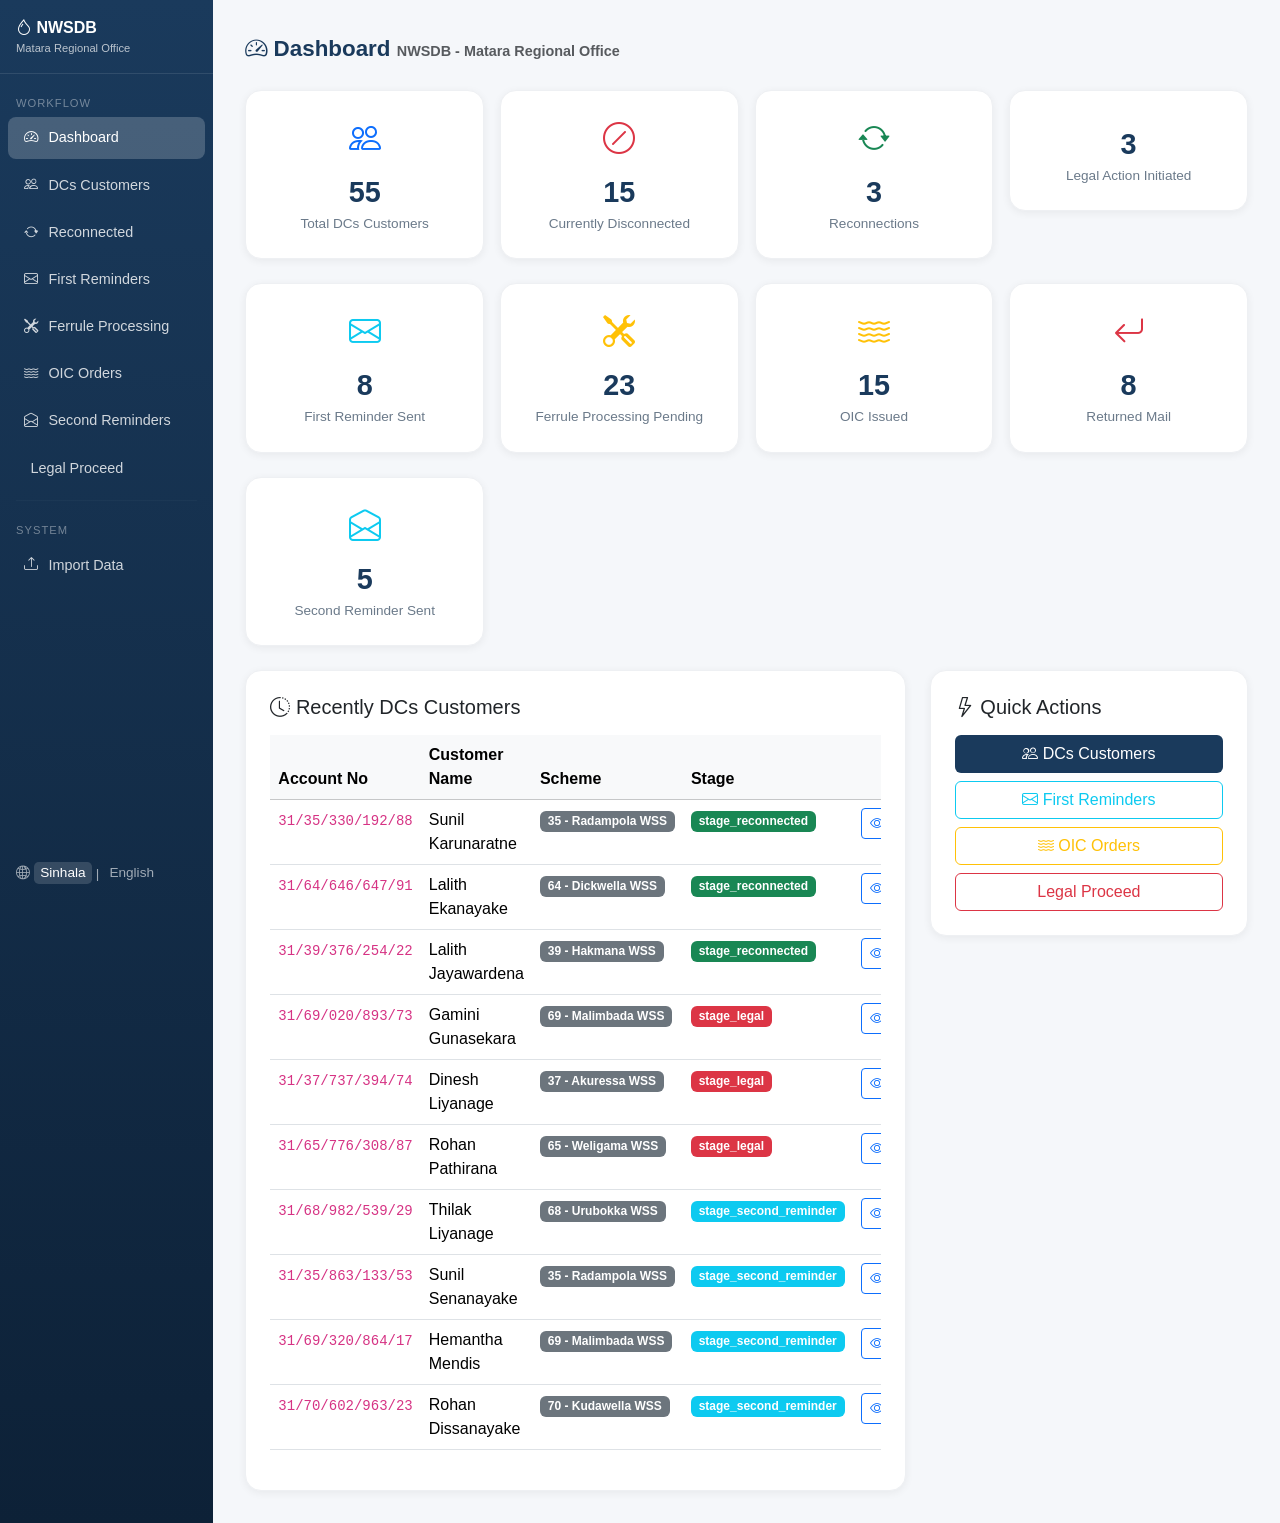
==== docs/index.html @ 58a744fe "Add static HTML web version for GitHub Pages Single-page application with all 8 workflow views + cus" ====
<!DOCTYPE html>
<html lang="en">
<head>
    <meta charset="UTF-8">
    <meta name="viewport" content="width=device-width, initial-scale=1.0">
    <title>NWSDB - Matara Regional Office</title>
    <link href="https://cdn.jsdelivr.net/npm/bootstrap@5.3.2/dist/css/bootstrap.min.css" rel="stylesheet">
    <link rel="stylesheet" href="https://cdn.jsdelivr.net/npm/bootstrap-icons@1.11.2/font/bootstrap-icons.min.css">
    <link rel="stylesheet" href="css/style.css">
</head>
<body>
<div class="container-fluid">
    <div class="row">
        <!-- Sidebar -->
        <div class="col-md-2 sidebar p-0 d-none d-md-block">
            <div class="brand">
                <i class="bi bi-droplet"></i> NWSDB
                <small data-i18n="Matara Regional Office">Matara Regional Office</small>
            </div>
            <nav class="nav flex-column">
                <div class="section-label" data-i18n="Workflow">Workflow</div>
                <a class="nav-link active" data-page="dashboard" onclick="navigate('dashboard')"><i class="bi bi-speedometer2"></i> <span data-i18n="Dashboard">Dashboard</span></a>
                <a class="nav-link" data-page="dcs-customers" onclick="navigate('dcs-customers')"><i class="bi bi-people"></i> <span data-i18n="DCs Customers">DCs Customers</span></a>
                <a class="nav-link" data-page="reconnected" onclick="navigate('reconnected')"><i class="bi bi-arrow-repeat"></i> <span data-i18n="Reconnected">Reconnected</span></a>
                <a class="nav-link" data-page="first-reminders" onclick="navigate('first-reminders')"><i class="bi bi-envelope"></i> <span data-i18n="First Reminders">First Reminders</span></a>
                <a class="nav-link" data-page="ferrule-processing" onclick="navigate('ferrule-processing')"><i class="bi bi-tools"></i> <span data-i18n="Ferrule Processing">Ferrule Processing</span></a>
                <a class="nav-link" data-page="oic-orders" onclick="navigate('oic-orders')"><i class="bi bi-water"></i> <span data-i18n="OIC Orders">OIC Orders</span></a>
                <a class="nav-link" data-page="second-reminders" onclick="navigate('second-reminders')"><i class="bi bi-envelope-open"></i> <span data-i18n="Second Reminders">Second Reminders</span></a>
                <a class="nav-link" data-page="legal-proceed" onclick="navigate('legal-proceed')"><i class="bi bi-gavel"></i> <span data-i18n="Legal Proceed">Legal Proceed</span></a>
                <hr style="border-color:rgba(255,255,255,0.1);margin:0.5rem 1rem;">
                <div class="section-label" data-i18n="System">System</div>
                <a class="nav-link" data-page="import" onclick="navigate('import')"><i class="bi bi-upload"></i> <span data-i18n="Import Data">Import Data</span></a>
            </nav>
            <div class="lang-switch mt-auto position-absolute bottom-0 start-0 end-0 p-3">
                <i class="bi bi-globe2"></i>
                <a data-lang="si" onclick="setLang('si')" class="active" data-i18n="Sinhala">Sinhala</a> |
                <a data-lang="en" onclick="setLang('en')" data-i18n="English">English</a>
            </div>
        </div>

        <!-- Mobile nav -->
        <nav class="mobile-nav bg-dark p-2 w-100">
            <select class="form-select form-select-sm" onchange="navigate(this.value)">
                <option value="dashboard">Dashboard</option>
                <option value="dcs-customers">DCs Customers</option>
                <option value="reconnected">Reconnected</option>
                <option value="first-reminders">First Reminders</option>
                <option value="ferrule-processing">Ferrule Processing</option>
                <option value="oic-orders">OIC Orders</option>
                <option value="second-reminders">Second Reminders</option>
                <option value="legal-proceed">Legal Proceed</option>
                <option value="import">Import Data</option>
            </select>
        </nav>

        <!-- Main Content -->
        <div class="col-md-10 main-content">

            <!-- Dashboard -->
            <div class="page active" id="page-dashboard">
                <div class="page-title"><i class="bi bi-speedometer2"></i> <span data-i18n="Dashboard">Dashboard</span> <small class="text-muted" style="font-size:0.9rem;">NWSDB - <span data-i18n="Matara Regional Office">Matara Regional Office</span></small></div>
                <div class="row g-3 mb-4">
                    <div class="col-md-3"><div class="stat-card text-center"><div class="icon"><i class="bi bi-people text-primary"></i></div><div class="number" id="dash-total">0</div><div class="label" data-i18n="Total DCs Customers">Total DCs Customers</div></div></div>
                    <div class="col-md-3"><div class="stat-card text-center"><div class="icon"><i class="bi bi-slash-circle text-danger"></i></div><div class="number" id="dash-disconnected">0</div><div class="label" data-i18n="Currently Disconnected">Currently Disconnected</div></div></div>
                    <div class="col-md-3"><div class="stat-card text-center"><div class="icon"><i class="bi bi-arrow-repeat text-success"></i></div><div class="number" id="dash-reconnected">0</div><div class="label" data-i18n="Reconnections">Reconnections</div></div></div>
                    <div class="col-md-3"><div class="stat-card text-center"><div class="icon"><i class="bi bi-gavel text-danger"></i></div><div class="number" id="dash-legal">0</div><div class="label" data-i18n="Legal Action Initiated">Legal Action Initiated</div></div></div>
                </div>
                <div class="row g-3 mb-4">
                    <div class="col-md-3"><div class="stat-card text-center"><div class="icon"><i class="bi bi-envelope text-info"></i></div><div class="number" id="dash-first-sent">0</div><div class="label" data-i18n="First Reminder Sent">First Reminder Sent</div></div></div>
                    <div class="col-md-3"><div class="stat-card text-center"><div class="icon"><i class="bi bi-tools text-warning"></i></div><div class="number" id="dash-ferrule">0</div><div class="label" data-i18n="Ferrule Processing Pending">Ferrule Processing Pending</div></div></div>
                    <div class="col-md-3"><div class="stat-card text-center"><div class="icon"><i class="bi bi-water text-warning"></i></div><div class="number" id="dash-oic">0</div><div class="label" data-i18n="OIC Issued">OIC Issued</div></div></div>
                    <div class="col-md-3"><div class="stat-card text-center"><div class="icon"><i class="bi bi-arrow-return-left text-danger"></i></div><div class="number" id="dash-returned">0</div><div class="label" data-i18n="Returned Mail">Returned Mail</div></div></div>
                </div>
                <div class="row g-3 mb-4">
                    <div class="col-md-3"><div class="stat-card text-center"><div class="icon"><i class="bi bi-envelope-open text-info"></i></div><div class="number" id="dash-second-sent">0</div><div class="label" data-i18n="Second Reminder Sent">Second Reminder Sent</div></div></div>
                </div>
                <div class="row">
                    <div class="col-md-8">
                        <div class="table-container">
                            <h5 class="mb-3"><i class="bi bi-clock-history"></i> <span data-i18n="Recently DCs Customers">Recently DCs Customers</span></h5>
                            <div class="table-responsive"><table class="table table-hover"><thead class="table-light"><tr><th data-i18n="Account No">Account No</th><th data-i18n="Customer Name">Customer Name</th><th data-i18n="Scheme">Scheme</th><th data-i18n="Stage">Stage</th><th></th></tr></thead><tbody id="dash-recent"></tbody></table></div>
                        </div>
                    </div>
                    <div class="col-md-4">
                        <div class="table-container">
                            <h5 class="mb-3"><i class="bi bi-lightning"></i> <span data-i18n="Quick Actions">Quick Actions</span></h5>
                            <div class="d-grid gap-2">
                                <a class="btn btn-nwsdb" href="javascript:void(0)" onclick="navigate('dcs-customers')"><i class="bi bi-people"></i> <span data-i18n="DCs Customers">DCs Customers</span></a>
                                <a class="btn btn-outline-info" href="javascript:void(0)" onclick="navigate('first-reminders')"><i class="bi bi-envelope"></i> <span data-i18n="First Reminders">First Reminders</span></a>
                                <a class="btn btn-outline-warning" href="javascript:void(0)" onclick="navigate('oic-orders')"><i class="bi bi-water"></i> <span data-i18n="OIC Orders">OIC Orders</span></a>
                                <a class="btn btn-outline-danger" href="javascript:void(0)" onclick="navigate('legal-proceed')"><i class="bi bi-gavel"></i> <span data-i18n="Legal Proceed">Legal Proceed</span></a>
                            </div>
                        </div>
                    </div>
                </div>
            </div>

            <!-- DCs Customers -->
            <div class="page" id="page-dcs-customers">
                <div class="page-title"><i class="bi bi-people"></i> <span data-i18n="DCs Customer Management">DCs Customer Management</span></div>
                <form class="row g-2 mb-3" onsubmit="event.preventDefault(); renderDCsCustomers();">
                    <div class="col-md-3"><input type="text" id="dcs-search" class="form-control" placeholder="Search..." oninput="renderDCsCustomers()"></div>
                    <div class="col-md-2"><select id="dcs-stage" class="form-select" onchange="renderDCsCustomers()"></select></div>
                    <div class="col-md-2"><select id="dcs-scheme" class="form-select" onchange="renderDCsCustomers()"></select></div>
                    <div class="col-md-1"><span class="badge bg-secondary p-2 mt-1"><span id="dcs-count">0</span> <span data-i18n="Total">Total</span></span></div>
                </form>
                <div class="table-container">
                    <div class="table-responsive"><table class="table table-hover"><thead class="table-light"><tr><th data-i18n="Account No">Account No</th><th data-i18n="Customer Name">Customer Name</th><th data-i18n="Scheme">Scheme</th><th data-i18n="Outstanding Amount">Outstanding Amount</th><th data-i18n="Stage">Stage</th><th data-i18n="Zone">Zone</th><th></th></tr></thead><tbody id="dcs-table"></tbody></table></div>
                </div>
            </div>

            <!-- Reconnected -->
            <div class="page" id="page-reconnected">
                <div class="page-title"><i class="bi bi-arrow-repeat"></i> <span data-i18n="Reconnected Customers">Reconnected Customers</span></div>
                <div class="row g-3 mb-4">
                    <div class="col-md-6"><div class="table-container"><h5 class="mb-3"><i class="bi bi-check-circle text-success"></i> <span data-i18n="Reconnected">Reconnected</span></h5><div id="rec-reconnected-list"></div></div></div>
                    <div class="col-md-6"><div class="table-container"><h5 class="mb-3"><i class="bi bi-upload"></i> <span data-i18n="Upload Reconnected List">Upload Reconnected List</span></h5><p class="text-muted small">Upload CSV with Account No column.</p></div></div>
                </div>
                <div class="table-container">
                    <h5 class="mb-3"><i class="bi bi-people"></i> <span data-i18n="Mark Selected as Reconnected">Mark Selected as Reconnected</span></h5>
                    <form class="row g-2 mb-3" onsubmit="event.preventDefault(); renderReconnected();">
                        <div class="col-md-4"><input type="text" id="rec-search" class="form-control" placeholder="Search..." oninput="renderReconnected()"></div>
                        <div class="col-md-2"><select id="rec-scheme" class="form-select" onchange="renderReconnected()"></select></div>
                    </form>
                    <div class="table-responsive"><table class="table table-hover"><thead class="table-light"><tr><th width="40"></th><th data-i18n="Account No">Account No</th><th data-i18n="Customer Name">Customer Name</th><th data-i18n="Scheme">Scheme</th><th data-i18n="Outstanding Amount">Outstanding Amount</th><th data-i18n="Stage">Stage</th></tr></thead><tbody id="rec-table"></tbody></table></div>
                </div>
            </div>

            <!-- First Reminders -->
            <div class="page" id="page-first-reminders">
                <div class="page-title"><i class="bi bi-envelope"></i> <span data-i18n="First Reminder Letters">First Reminder Letters</span></div>
                <div class="row g-3 mb-4">
                    <div class="col-md-2"><div class="stat-card text-center"><div class="number" id="fr-total">0</div><div class="label" data-i18n="Total Letters">Total Letters</div></div></div>
                    <div class="col-md-2"><div class="stat-card text-center"><div class="number text-secondary" id="fr-pending">0</div><div class="label" data-i18n="Awaiting Printing">Awaiting Printing</div></div></div>
                    <div class="col-md-2"><div class="stat-card text-center"><div class="number text-primary" id="fr-sent">0</div><div class="label" data-i18n="Sent">Sent</div></div></div>
                    <div class="col-md-2"><div class="stat-card text-center"><div class="number text-success" id="fr-delivered">0</div><div class="label" data-i18n="Delivered">Delivered</div></div></div>
                    <div class="col-md-2"><div class="stat-card text-center"><div class="number text-danger" id="fr-returned">0</div><div class="label" data-i18n="Returned">Returned</div></div></div>
                </div>
                <form class="row g-2 mb-3" onsubmit="event.preventDefault(); renderFirstReminders();">
                    <div class="col-md-3"><input type="text" id="fr-search" class="form-control" placeholder="Account No / Name / Address..." oninput="renderFirstReminders()"></div>
                    <div class="col-md-2"><select id="fr-scheme" class="form-select" onchange="renderFirstReminders()"></select></div>
                    <div class="col-md-2"><select id="fr-status" class="form-select" onchange="renderFirstReminders()"><option value="">All Status</option><option value="pending">Pending</option><option value="sent">Sent</option><option value="returned">Returned</option><option value="delivered">Delivered</option></select></div>
                </form>
                <div class="table-container"><div class="table-responsive"><table class="table table-hover"><thead class="table-light"><tr><th data-i18n="Account No">Account No</th><th data-i18n="Customer Name">Customer Name</th><th data-i18n="Category">Category</th><th data-i18n="Date">Date</th><th data-i18n="Sent">Sent</th><th data-i18n="Status">Status</th><th data-i18n="Returned">Returned</th></tr></thead><tbody id="fr-table"></tbody></table></div></div>
            </div>

            <!-- Ferrule Processing -->
            <div class="page" id="page-ferrule-processing">
                <div class="page-title"><i class="bi bi-tools"></i> <span data-i18n="Ferrule Processing">Ferrule Processing</span></div>
                <div class="row g-2 mb-3">
                    <div class="col-md-5"><div class="alert alert-info mb-0"><i class="bi bi-info-circle"></i> <span data-i18n="Customers Awaiting Ferrule Decision">Customers Awaiting Ferrule Decision</span></div></div>
                    <div class="col-md-7">
                        <form class="row g-2" onsubmit="event.preventDefault(); renderFerruleProcessing();">
                            <div class="col-md-5"><input type="text" id="fp-search" class="form-control" placeholder="Account No / Name / Address..." oninput="renderFerruleProcessing()"></div>
                            <div class="col-md-4"><select id="fp-scheme" class="form-select" onchange="renderFerruleProcessing()"></select></div>
                        </form>
                    </div>
                </div>
                <div class="table-container"><div class="table-responsive"><table class="table table-hover"><thead class="table-light"><tr><th data-i18n="Account No">Account No</th><th data-i18n="Customer Name">Customer Name</th><th data-i18n="Scheme">Scheme</th><th data-i18n="Outstanding Amount">Outstanding Amount</th><th data-i18n="Stage">Stage</th><th data-i18n="Stage Note">Stage Note</th><th data-i18n="Action">Action</th></tr></thead><tbody id="fp-table"></tbody></table></div></div>
            </div>

            <!-- OIC Orders -->
            <div class="page" id="page-oic-orders">
                <div class="page-title"><i class="bi bi-water"></i> <span data-i18n="OIC Orders">OIC Orders</span></div>
                <div class="row g-3 mb-4">
                    <div class="col-md-4"><div class="stat-card text-center"><div class="number" id="oic-total">0</div><div class="label" data-i18n="Total Orders">Total Orders</div></div></div>
                    <div class="col-md-4"><div class="stat-card text-center"><div class="number text-warning" id="oic-pending">0</div><div class="label" data-i18n="Awaiting Execution">Awaiting Execution</div></div></div>
                    <div class="col-md-4"><div class="stat-card text-center"><div class="number text-success" id="oic-completed">0</div><div class="label" data-i18n="Completed">Completed</div></div></div>
                </div>
                <form class="row g-2 mb-3" onsubmit="event.preventDefault(); renderOICOrders();">
                    <div class="col-md-3"><input type="text" id="oic-search" class="form-control" placeholder="Account No / Name / Address..." oninput="renderOICOrders()"></div>
                    <div class="col-md-2"><select id="oic-scheme" class="form-select" onchange="renderOICOrders()"></select></div>
                    <div class="col-md-2"><select id="oic-status" class="form-select" onchange="renderOICOrders()"><option value="">All</option><option value="pending">Pending</option><option value="completed">Completed</option></select></div>
                </form>
                <div class="table-container"><div class="table-responsive"><table class="table table-hover"><thead class="table-light"><tr><th data-i18n="Reference No">Reference No</th><th data-i18n="Account No">Account No</th><th data-i18n="Customer Name">Customer Name</th><th data-i18n="Scheme">Scheme</th><th data-i18n="Outstanding Amount">Outstanding</th><th data-i18n="Total Amount Due">Total Due</th><th data-i18n="Order Date">Order Date</th><th data-i18n="Status">Status</th></tr></thead><tbody id="oic-table"></tbody></table></div></div>
            </div>

            <!-- Second Reminders -->
            <div class="page" id="page-second-reminders">
                <div class="page-title"><i class="bi bi-envelope-open"></i> <span data-i18n="Second Reminder Letters">Second Reminder Letters</span></div>
                <div class="row g-3 mb-4">
                    <div class="col-md-2"><div class="stat-card text-center"><div class="number" id="sr-total">0</div><div class="label" data-i18n="Total Letters">Total Letters</div></div></div>
                    <div class="col-md-2"><div class="stat-card text-center"><div class="number text-secondary" id="sr-pending">0</div><div class="label" data-i18n="Awaiting Printing">Awaiting Printing</div></div></div>
                    <div class="col-md-2"><div class="stat-card text-center"><div class="number text-primary" id="sr-sent">0</div><div class="label" data-i18n="Sent">Sent</div></div></div>
                    <div class="col-md-2"><div class="stat-card text-center"><div class="number text-success" id="sr-delivered">0</div><div class="label" data-i18n="Delivered">Delivered</div></div></div>
                    <div class="col-md-2"><div class="stat-card text-center"><div class="number text-danger" id="sr-returned">0</div><div class="label" data-i18n="Returned">Returned</div></div></div>
                </div>
                <form class="row g-2 mb-3" onsubmit="event.preventDefault(); renderSecondReminders();">
                    <div class="col-md-3"><input type="text" id="sr-search" class="form-control" placeholder="Account No / Name / Address..." oninput="renderSecondReminders()"></div>
                    <div class="col-md-2"><select id="sr-scheme" class="form-select" onchange="renderSecondReminders()"></select></div>
                    <div class="col-md-2"><select id="sr-status" class="form-select" onchange="renderSecondReminders()"><option value="">All Status</option><option value="pending">Pending</option><option value="sent">Sent</option><option value="returned">Returned</option><option value="delivered">Delivered</option></select></div>
                </form>
                <div class="table-container"><div class="table-responsive"><table class="table table-hover"><thead class="table-light"><tr><th data-i18n="Account No">Account No</th><th data-i18n="Customer Name">Customer Name</th><th data-i18n="Category">Category</th><th data-i18n="Date">Date</th><th data-i18n="Sent">Sent</th><th data-i18n="Status">Status</th><th data-i18n="Returned">Returned</th></tr></thead><tbody id="sr-table"></tbody></table></div></div>
            </div>

            <!-- Legal Proceed -->
            <div class="page" id="page-legal-proceed">
                <div class="page-title"><i class="bi bi-gavel"></i> <span data-i18n="Legal Proceed">Legal Proceed</span></div>
                <div class="row g-2 mb-3">
                    <div class="col-md-5"><div class="alert alert-info mb-0"><i class="bi bi-info-circle"></i> <span data-i18n="Customers for Legal Action">Customers for Legal Action</span></div></div>
                    <div class="col-md-7">
                        <form class="row g-2" onsubmit="event.preventDefault(); renderLegalProceed();">
                            <div class="col-md-4"><input type="text" id="lp-search" class="form-control" placeholder="Account No / Name / Address..." oninput="renderLegalProceed()"></div>
                            <div class="col-md-3"><select id="lp-scheme" class="form-select" onchange="renderLegalProceed()"></select></div>
                        </form>
                    </div>
                </div>
                <div class="table-container">
                    <h5 class="mb-3"><span data-i18n="Customers for Legal Action">Customers for Legal Action</span> (<span id="lp-count">0</span>)</h5>
                    <div class="table-responsive"><table class="table table-hover"><thead class="table-light"><tr><th>#</th><th data-i18n="Account No">Account No</th><th data-i18n="Customer Name">Customer Name</th><th data-i18n="Scheme">Scheme</th><th data-i18n="Category">Category</th><th data-i18n="Outstanding Amount">Outstanding Amount</th><th data-i18n="Address">Address</th></tr></thead><tbody id="lp-table"></tbody></table></div>
                </div>
            </div>

            <!-- Customer Detail -->
            <div class="page" id="page-customer-detail">
                <div class="page-title"><i class="bi bi-person"></i> <span data-i18n="Customer Details">Customer Details</span></div>
                <div class="row g-3 mb-4">
                    <div class="col-md-8">
                        <div class="table-container">
                            <h5 class="mb-3"><span data-i18n="DCs Customer Info">DCs Customer Info</span></h5>
                            <table class="table"><tr><th data-i18n="Account No">Account No</th><td><code id="cd-account"></code></td></tr><tr><th data-i18n="Customer Name">Customer Name</th><td id="cd-name"></td></tr><tr><th data-i18n="Address">Address</th><td id="cd-address"></td></tr><tr><th data-i18n="Phone">Phone</th><td id="cd-phone"></td></tr><tr><th data-i18n="Scheme">Scheme</th><td id="cd-scheme"></td></tr><tr><th data-i18n="Category">Category</th><td id="cd-category"></td></tr><tr><th data-i18n="Zone">Zone</th><td id="cd-zone"></td></tr><tr><th data-i18n="Stage">Stage</th><td id="cd-stage"></td></tr><tr><th data-i18n="Stage Note">Stage Note</th><td id="cd-note"></td></tr></table>
                        </div>
                    </div>
                </div>
                <div class="table-container mb-3"><h5 class="mb-3"><span data-i18n="Disconnection History">Disconnection History</span></h5><div class="table-responsive"><table class="table table-hover"><thead class="table-light"><tr><th data-i18n="Disconnection Date">Disconnection Date</th><th data-i18n="Last Reading">Last Reading</th><th data-i18n="Last Read Date">Last Read Date</th><th data-i18n="Reason">Reason</th><th data-i18n="Amount">Amount</th></tr></thead><tbody id="cd-disconnections"></tbody></table></div></div>
                <div class="table-container mb-3"><h5 class="mb-3"><span data-i18n="Letter Management">Letter Management</span></h5><div class="table-responsive"><table class="table table-hover"><thead class="table-light"><tr><th>Type</th><th data-i18n="Date">Date</th><th data-i18n="Status">Status</th><th data-i18n="Remarks">Remarks</th></tr></thead><tbody id="cd-letters"></tbody></table></div></div>
                <div class="table-container mb-3"><h5 class="mb-3">OIC Orders</h5><div class="table-responsive"><table class="table table-hover"><thead class="table-light"><tr><th data-i18n="Reference No">Reference No</th><th data-i18n="Order Date">Order Date</th><th data-i18n="Status">Status</th><th data-i18n="Total Amount Due">Total Amount Due</th></tr></thead><tbody id="cd-oic"></tbody></table></div></div>
                <a class="btn btn-nwsdb" href="javascript:void(0)" onclick="history.back()"><i class="bi bi-arrow-left"></i> Back</a>
            </div>

            <!-- Import page -->
            <div class="page" id="page-import">
                <div class="page-title"><i class="bi bi-upload"></i> <span data-i18n="Import Disconnected Customer Data">Import Disconnected Customer Data</span></div>
                <div class="row"><div class="col-md-6">
                    <div class="table-container">
                        <h5 class="mb-3"><span data-i18n="Import from Storage Directly">Import from Storage Directly</span></h5>
                        <p class="text-muted small">Static demo version - data is pre-loaded from data.js (55 customers).</p>
                        <div class="alert alert-info">This is a static demo. All data is embedded in JavaScript. The live Flask app supports Excel/CSV import from the storage folder or file upload.</div>
                            <p><strong>Customers loaded:</strong> <span id="import-count">55</span></p>
                    </div>
                </div></div>
            </div>
        </div>
    </div>
</div>

<script src="https://cdn.jsdelivr.net/npm/bootstrap@5.3.2/dist/js/bootstrap.bundle.min.js"></script>
<script src="js/i18n.js"></script>
<script src="js/data.js"></script>
<script src="js/app.js"></script>
</body>
</html>
---- docs/css/style.css ----
body { font-family: 'Iskoola Pota', 'Noto Sans Sinhala', 'Segoe UI', sans-serif; background-color: #f5f7fa; }
.sidebar { background: linear-gradient(180deg, #1a3a5c 0%, #0d2137 100%); min-height: 100vh; padding-top: 1rem; }
.sidebar .nav-link { color: rgba(255,255,255,0.8); padding: 0.65rem 1rem; border-radius: 0.5rem; margin: 0.15rem 0.5rem; transition: all 0.2s; font-size: 0.9rem; cursor: pointer; }
.sidebar .nav-link:hover { color: #fff; background: rgba(255,255,255,0.1); }
.sidebar .nav-link.active { color: #fff; background: rgba(255,255,255,0.2); }
.sidebar .nav-link i { margin-right: 0.4rem; width: 1.1rem; }
.sidebar .brand { color: #fff; padding: 1rem; font-size: 1rem; font-weight: bold; border-bottom: 1px solid rgba(255,255,255,0.1); margin-bottom: 0.5rem; }
.sidebar .brand small { display: block; font-size: 0.7rem; font-weight: normal; opacity: 0.7; }
.sidebar .section-label { color: rgba(255,255,255,0.4); font-size: 0.7rem; text-transform: uppercase; padding: 0.8rem 1rem 0.2rem; letter-spacing: 1px; }
.main-content { padding: 2rem; }
.stat-card { background: #fff; border-radius: 1rem; padding: 1.5rem; box-shadow: 0 2px 8px rgba(0,0,0,0.06); transition: all 0.2s; border: 1px solid #eef0f3; }
.stat-card:hover { transform: translateY(-2px); box-shadow: 0 4px 16px rgba(0,0,0,0.1); }
.stat-card .icon { font-size: 2rem; margin-bottom: 0.5rem; }
.stat-card .number { font-size: 1.8rem; font-weight: bold; color: #1a3a5c; }
.stat-card .label { font-size: 0.85rem; color: #6b7a8a; }
.table-container { background: #fff; border-radius: 1rem; padding: 1.5rem; box-shadow: 0 2px 8px rgba(0,0,0,0.06); border: 1px solid #eef0f3; }
.btn-nwsdb { background-color: #1a3a5c; color: #fff; }
.btn-nwsdb:hover { background-color: #0d2137; color: #fff; }
.badge-status { padding: 0.35rem 0.65rem; font-size: 0.8rem; }
.page-title { font-size: 1.4rem; font-weight: 600; color: #1a3a5c; margin-bottom: 1.5rem; }
.lang-switch { color: rgba(255,255,255,0.6); padding: 0.5rem 1rem; font-size: 0.85rem; }
.lang-switch a { color: rgba(255,255,255,0.6); text-decoration: none; padding: 0.2rem 0.4rem; border-radius: 0.3rem; cursor: pointer; }
.lang-switch a:hover, .lang-switch a.active { color: #fff; background: rgba(255,255,255,0.15); }
.badge-stage { font-size: 0.75rem; }
.page { display: none; }
.page.active { display: block; }
.scheme-badge { background-color: #6c757d; color: #fff; }
@media print { .sidebar, .no-print { display: none; } .main-content { margin-left: 0; padding: 0; } }
.mobile-nav { display: none; }
@media (max-width: 767px) { .sidebar { display: none; } .main-content { padding: 1rem; } .mobile-nav { display: block; } .stat-card .number { font-size: 1.3rem; } }
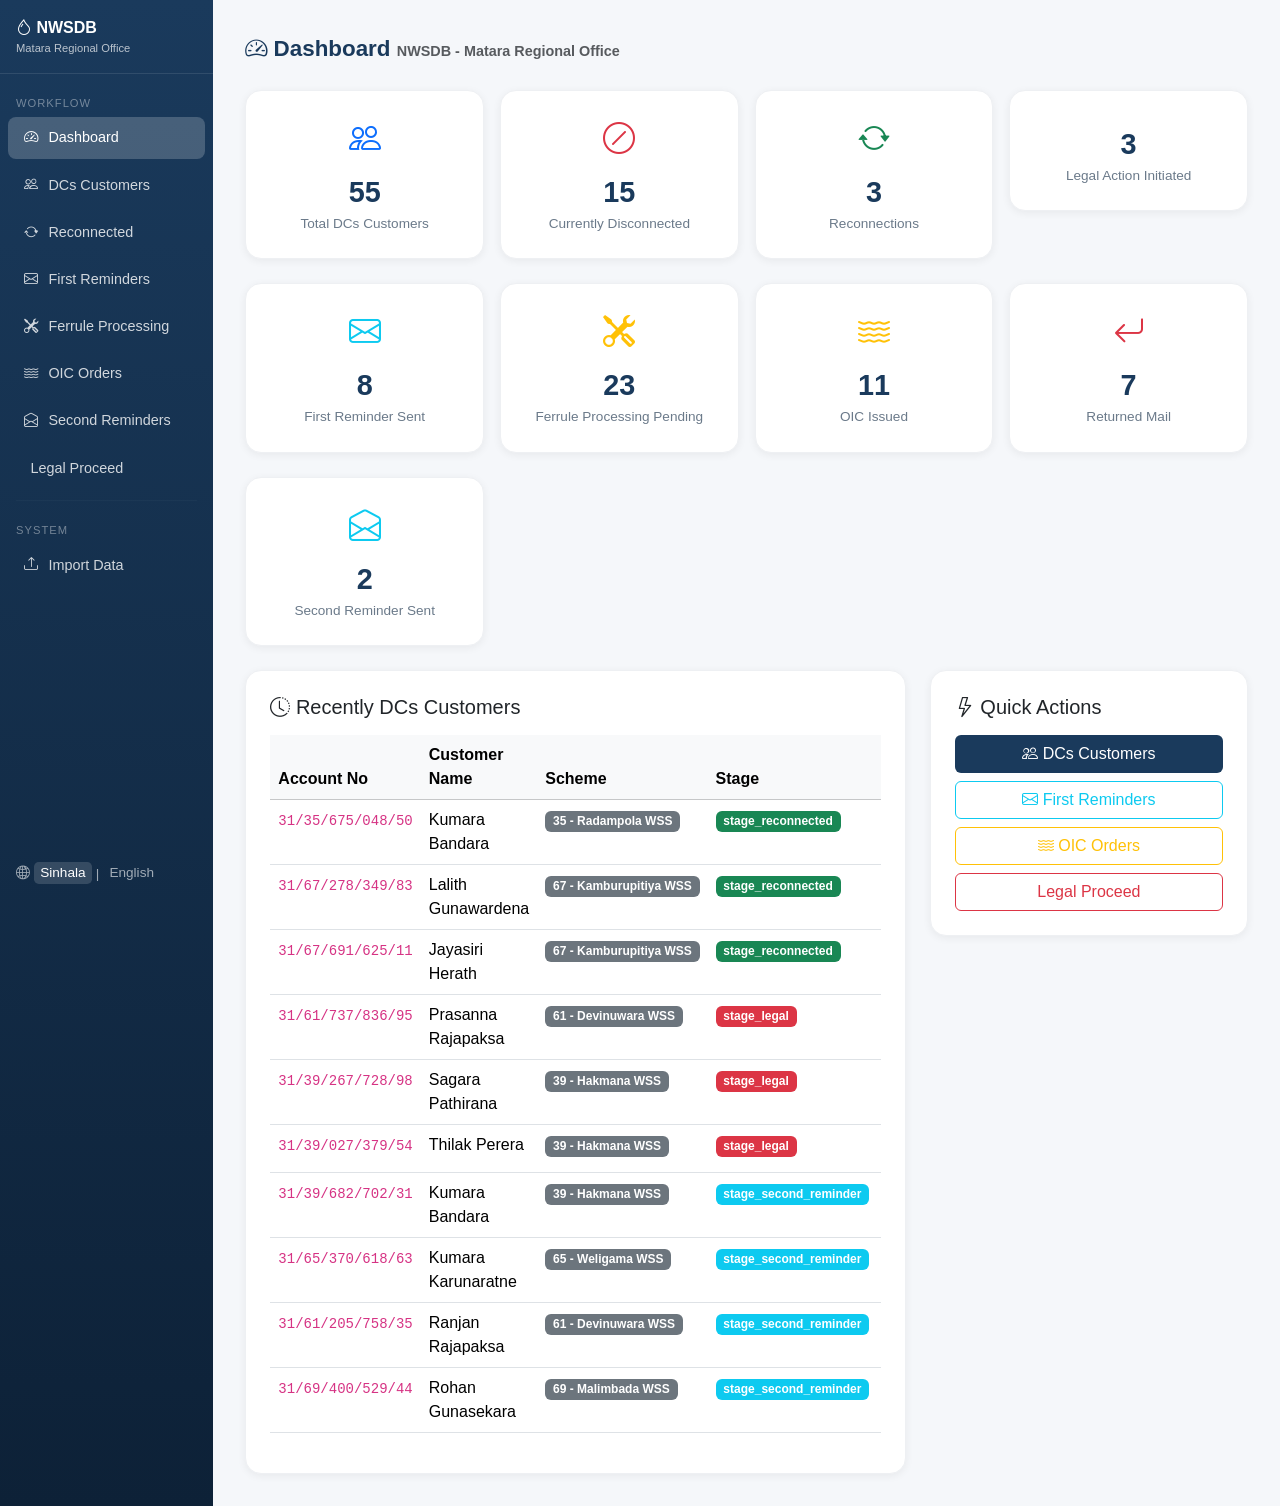
==== commit dbdba5ae: "Fix back button on customer detail to navigate to DCs page" ====
--- a/docs/index.html
+++ b/docs/index.html
@@ -225,7 +225,7 @@
                 <div class="table-container mb-3"><h5 class="mb-3"><span data-i18n="Disconnection History">Disconnection History</span></h5><div class="table-responsive"><table class="table table-hover"><thead class="table-light"><tr><th data-i18n="Disconnection Date">Disconnection Date</th><th data-i18n="Last Reading">Last Reading</th><th data-i18n="Last Read Date">Last Read Date</th><th data-i18n="Reason">Reason</th><th data-i18n="Amount">Amount</th></tr></thead><tbody id="cd-disconnections"></tbody></table></div></div>
                 <div class="table-container mb-3"><h5 class="mb-3"><span data-i18n="Letter Management">Letter Management</span></h5><div class="table-responsive"><table class="table table-hover"><thead class="table-light"><tr><th>Type</th><th data-i18n="Date">Date</th><th data-i18n="Status">Status</th><th data-i18n="Remarks">Remarks</th></tr></thead><tbody id="cd-letters"></tbody></table></div></div>
                 <div class="table-container mb-3"><h5 class="mb-3">OIC Orders</h5><div class="table-responsive"><table class="table table-hover"><thead class="table-light"><tr><th data-i18n="Reference No">Reference No</th><th data-i18n="Order Date">Order Date</th><th data-i18n="Status">Status</th><th data-i18n="Total Amount Due">Total Amount Due</th></tr></thead><tbody id="cd-oic"></tbody></table></div></div>
-                <a class="btn btn-nwsdb" href="javascript:void(0)" onclick="history.back()"><i class="bi bi-arrow-left"></i> Back</a>
+                <a class="btn btn-nwsdb" href="javascript:void(0)" onclick="navigate('dcs-customers')"><i class="bi bi-arrow-left"></i> <span data-i18n="Back">Back</span></a>
             </div>
 
             <!-- Import page -->
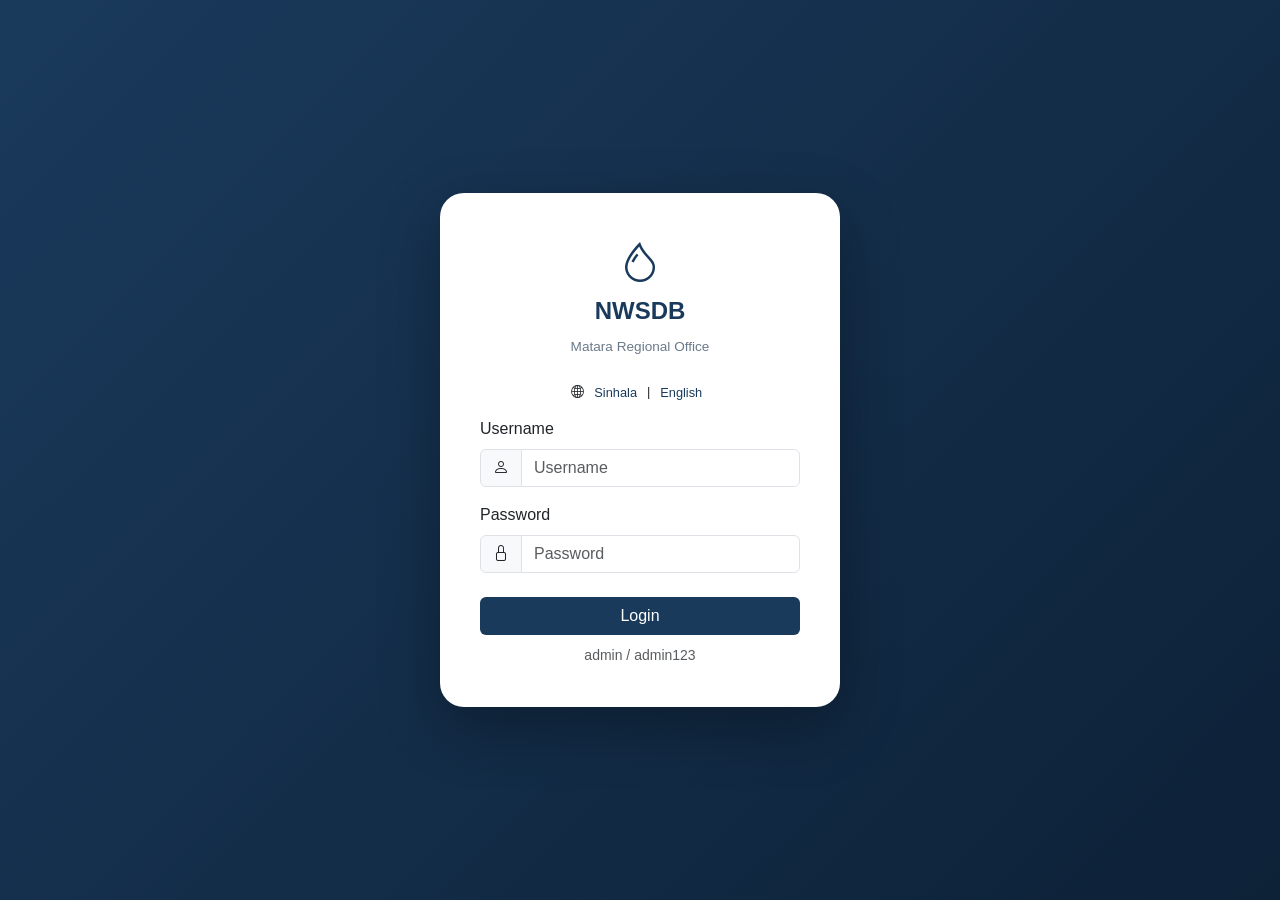
==== commit b0b8c788: "Add login screen to static SPA (GitHub Pages)" ====
--- a/docs/index.html
+++ b/docs/index.html
@@ -9,6 +9,45 @@
     <link rel="stylesheet" href="css/style.css">
 </head>
 <body>
+<!-- Login Overlay -->
+<div id="login-overlay" class="login-overlay">
+    <div class="login-card">
+        <div class="brand">
+            <i class="bi bi-droplet"></i>
+            <h2>NWSDB</h2>
+            <small data-i18n="Matara Regional Office">Matara Regional Office</small>
+        </div>
+        <div class="login-lang mb-3">
+            <i class="bi bi-globe2"></i>
+            <a data-lang="si" onclick="setLang('si')" data-i18n="Sinhala">Sinhala</a> |
+            <a data-lang="en" onclick="setLang('en')" data-i18n="English">English</a>
+        </div>
+        <form onsubmit="event.preventDefault(); doLogin();">
+            <div class="mb-3">
+                <label class="form-label" data-i18n="Username">Username</label>
+                <div class="input-group">
+                    <span class="input-group-text"><i class="bi bi-person"></i></span>
+                    <input type="text" id="login-username" class="form-control" placeholder="Username" required>
+                </div>
+            </div>
+            <div class="mb-3">
+                <label class="form-label" data-i18n="Password">Password</label>
+                <div class="input-group">
+                    <span class="input-group-text"><i class="bi bi-lock"></i></span>
+                    <input type="password" id="login-password" class="form-control" placeholder="Password" required>
+                </div>
+            </div>
+            <button type="submit" class="btn btn-nwsdb w-100 mt-2" data-i18n="Login">Login</button>
+        </form>
+        <div id="login-error" class="text-danger small mt-2 text-center" style="display:none"></div>
+        <div class="text-center mt-2">
+            <small class="text-muted">admin / admin123</small>
+        </div>
+    </div>
+</div>
+
+<!-- App Wrapper -->
+<div id="app-wrapper" style="display:none">
 <div class="container-fluid">
     <div class="row">
         <!-- Sidebar -->
@@ -30,6 +69,9 @@
                 <hr style="border-color:rgba(255,255,255,0.1);margin:0.5rem 1rem;">
                 <div class="section-label" data-i18n="System">System</div>
                 <a class="nav-link" data-page="import" onclick="navigate('import')"><i class="bi bi-upload"></i> <span data-i18n="Import Data">Import Data</span></a>
+                <hr style="border-color:rgba(255,255,255,0.1);margin:0.5rem 1rem;">
+                <div class="section-label" data-i18n="Account">Account</div>
+                <a class="nav-link" onclick="doLogout()" style="cursor:pointer"><i class="bi bi-box-arrow-right"></i> <span data-i18n="Logout">Logout</span></a>
             </nav>
             <div class="lang-switch mt-auto position-absolute bottom-0 start-0 end-0 p-3">
                 <i class="bi bi-globe2"></i>
@@ -243,6 +285,7 @@
         </div>
     </div>
 </div>
+</div>
 
 <script src="https://cdn.jsdelivr.net/npm/bootstrap@5.3.2/dist/js/bootstrap.bundle.min.js"></script>
 <script src="js/i18n.js"></script>
--- a/docs/css/style.css
+++ b/docs/css/style.css
@@ -25,6 +25,17 @@
 .page { display: none; }
 .page.active { display: block; }
 .scheme-badge { background-color: #6c757d; color: #fff; }
+.login-overlay { position: fixed; top: 0; left: 0; right: 0; bottom: 0; background: linear-gradient(135deg, #1a3a5c 0%, #0d2137 100%); display: flex; align-items: center; justify-content: center; z-index: 10000; }
+.login-overlay .login-card { background: #fff; border-radius: 1.5rem; padding: 2.5rem; box-shadow: 0 20px 60px rgba(0,0,0,0.3); max-width: 400px; width: 100%; }
+.login-overlay .login-card .brand { text-align: center; margin-bottom: 1.5rem; }
+.login-overlay .login-card .brand i { font-size: 2.5rem; color: #1a3a5c; }
+.login-overlay .login-card .brand h2 { color: #1a3a5c; font-weight: bold; margin-top: 0.3rem; font-size: 1.5rem; }
+.login-overlay .login-card .brand small { color: #6b7a8a; font-size: 0.85rem; }
+.login-overlay .login-lang { text-align: center; font-size: 0.8rem; }
+.login-overlay .login-lang a { color: #1a3a5c; text-decoration: none; padding: 0.1rem 0.4rem; border-radius: 0.3rem; cursor: pointer; }
+.login-overlay .login-lang a:hover, .login-overlay .login-lang a.active { background: rgba(26,58,92,0.1); text-decoration: underline; }
+@keyframes shake { 0%,100%{transform:translateX(0)} 20%{transform:translateX(-8px)} 40%{transform:translateX(8px)} 60%{transform:translateX(-5px)} 80%{transform:translateX(5px)} }
+.login-overlay .shake { animation: shake 0.4s; }
 @media print { .sidebar, .no-print { display: none; } .main-content { margin-left: 0; padding: 0; } }
 .mobile-nav { display: none; }
 @media (max-width: 767px) { .sidebar { display: none; } .main-content { padding: 1rem; } .mobile-nav { display: block; } .stat-card .number { font-size: 1.3rem; } }
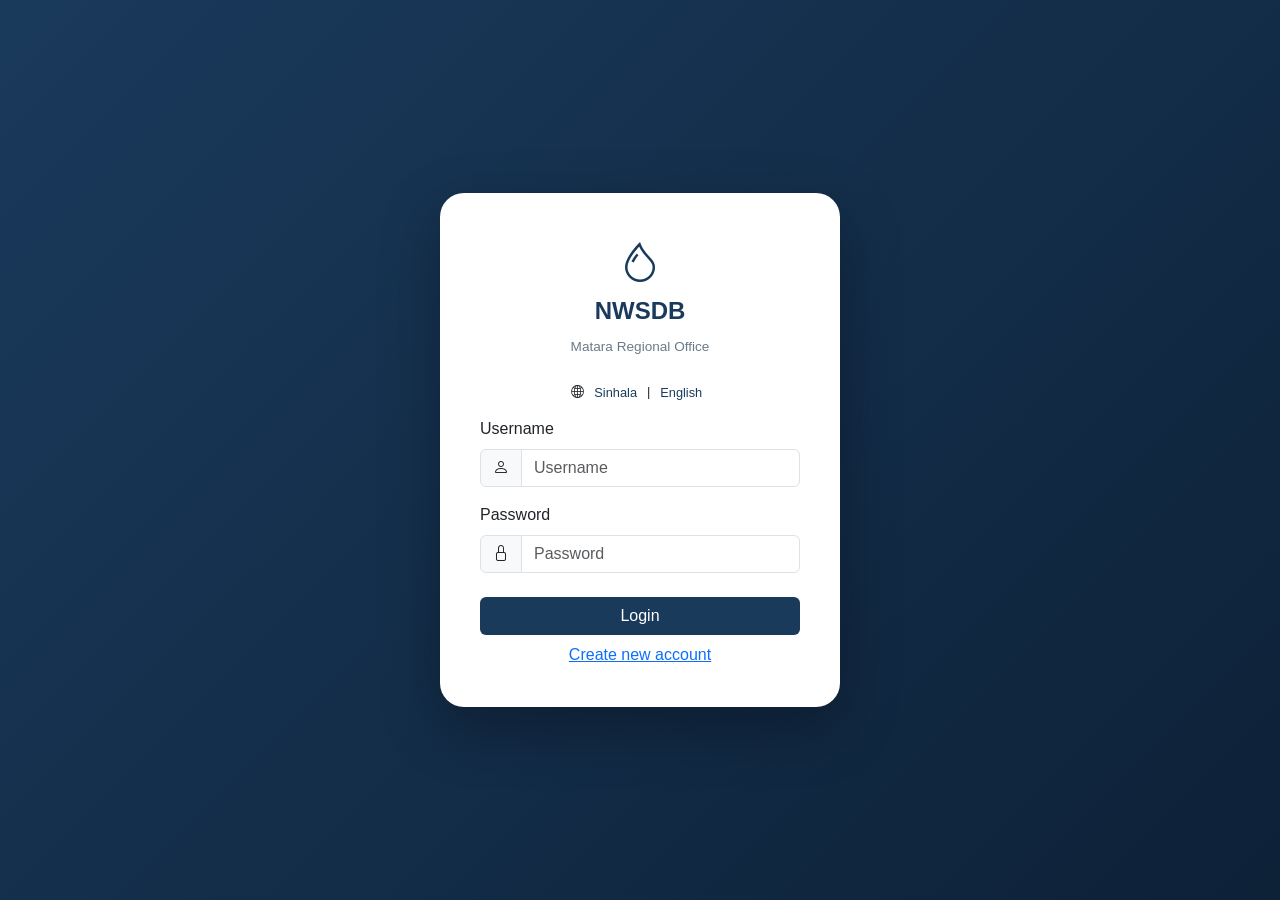
==== commit 85fe082b: "Add registration + admin verification to static site; remove admin hint" ====
--- a/docs/index.html
+++ b/docs/index.html
@@ -12,36 +12,73 @@
 <!-- Login Overlay -->
 <div id="login-overlay" class="login-overlay">
     <div class="login-card">
-        <div class="brand">
-            <i class="bi bi-droplet"></i>
-            <h2>NWSDB</h2>
-            <small data-i18n="Matara Regional Office">Matara Regional Office</small>
+        <!-- Login Form -->
+        <div id="login-form">
+            <div class="brand">
+                <i class="bi bi-droplet"></i>
+                <h2>NWSDB</h2>
+                <small data-i18n="Matara Regional Office">Matara Regional Office</small>
+            </div>
+            <div class="login-lang mb-3">
+                <i class="bi bi-globe2"></i>
+                <a data-lang="si" onclick="setLang('si')" data-i18n="Sinhala">Sinhala</a> |
+                <a data-lang="en" onclick="setLang('en')" data-i18n="English">English</a>
+            </div>
+            <form onsubmit="event.preventDefault(); doLogin();">
+                <div class="mb-3">
+                    <label class="form-label" data-i18n="Username">Username</label>
+                    <div class="input-group">
+                        <span class="input-group-text"><i class="bi bi-person"></i></span>
+                        <input type="text" id="login-username" class="form-control" placeholder="Username" required>
+                    </div>
+                </div>
+                <div class="mb-3">
+                    <label class="form-label" data-i18n="Password">Password</label>
+                    <div class="input-group">
+                        <span class="input-group-text"><i class="bi bi-lock"></i></span>
+                        <input type="password" id="login-password" class="form-control" placeholder="Password" required>
+                    </div>
+                </div>
+                <button type="submit" class="btn btn-nwsdb w-100 mt-2" data-i18n="Login">Login</button>
+            </form>
+            <div id="login-error" class="text-danger small mt-2 text-center" style="display:none"></div>
+            <div class="text-center mt-2">
+                <a href="javascript:void(0)" onclick="showRegister()" data-i18n="Create new account">Create new account</a>
+            </div>
         </div>
-        <div class="login-lang mb-3">
-            <i class="bi bi-globe2"></i>
-            <a data-lang="si" onclick="setLang('si')" data-i18n="Sinhala">Sinhala</a> |
-            <a data-lang="en" onclick="setLang('en')" data-i18n="English">English</a>
-        </div>
-        <form onsubmit="event.preventDefault(); doLogin();">
-            <div class="mb-3">
-                <label class="form-label" data-i18n="Username">Username</label>
-                <div class="input-group">
-                    <span class="input-group-text"><i class="bi bi-person"></i></span>
-                    <input type="text" id="login-username" class="form-control" placeholder="Username" required>
-                </div>
-            </div>
-            <div class="mb-3">
-                <label class="form-label" data-i18n="Password">Password</label>
-                <div class="input-group">
-                    <span class="input-group-text"><i class="bi bi-lock"></i></span>
-                    <input type="password" id="login-password" class="form-control" placeholder="Password" required>
-                </div>
-            </div>
-            <button type="submit" class="btn btn-nwsdb w-100 mt-2" data-i18n="Login">Login</button>
-        </form>
-        <div id="login-error" class="text-danger small mt-2 text-center" style="display:none"></div>
-        <div class="text-center mt-2">
-            <small class="text-muted">admin / admin123</small>
+
+        <!-- Register Form -->
+        <div id="register-form" style="display:none">
+            <div class="brand">
+                <i class="bi bi-droplet"></i>
+                <h2>NWSDB</h2>
+                <small data-i18n="Create new account">Create new account</small>
+            </div>
+            <div class="login-lang mb-3">
+                <i class="bi bi-globe2"></i>
+                <a data-lang="si" onclick="setLang('si')" data-i18n="Sinhala">Sinhala</a> |
+                <a data-lang="en" onclick="setLang('en')" data-i18n="English">English</a>
+            </div>
+            <form onsubmit="event.preventDefault(); doRegister();">
+                <div class="mb-2">
+                    <label class="form-label" data-i18n="Username">Username</label>
+                    <input type="text" id="reg-username" class="form-control" required>
+                </div>
+                <div class="mb-2">
+                    <label class="form-label" data-i18n="Password">Password</label>
+                    <input type="password" id="reg-password" class="form-control" required>
+                </div>
+                <div class="mb-2">
+                    <label class="form-label" data-i18n="Confirm Password">Confirm Password</label>
+                    <input type="password" id="reg-confirm" class="form-control" required>
+                </div>
+                <button type="submit" class="btn btn-nwsdb w-100 mt-2" data-i18n="Register">Register</button>
+            </form>
+            <div id="reg-error" class="text-danger small mt-2 text-center" style="display:none"></div>
+            <div id="reg-success" class="text-success small mt-2 text-center" style="display:none"></div>
+            <div class="text-center mt-2">
+                <a href="javascript:void(0)" onclick="showLogin()" data-i18n="Already have an account? Login">Already have an account? Login</a>
+            </div>
         </div>
     </div>
 </div>
@@ -71,6 +108,13 @@
                 <a class="nav-link" data-page="import" onclick="navigate('import')"><i class="bi bi-upload"></i> <span data-i18n="Import Data">Import Data</span></a>
                 <hr style="border-color:rgba(255,255,255,0.1);margin:0.5rem 1rem;">
                 <div class="section-label" data-i18n="Account">Account</div>
+                <div id="sidebar-user-info" class="px-3 py-1 text-white small" style="display:none">
+                    <i class="bi bi-person-circle"></i> <span id="sidebar-username"></span>
+                    <span id="sidebar-role-badge"></span>
+                </div>
+                <a class="nav-link" data-page="verify-users" onclick="navigate('verify-users')" id="sidebar-verify-link" style="display:none">
+                    <i class="bi bi-person-check"></i> <span data-i18n="Verify Users">Verify Users</span>
+                </a>
                 <a class="nav-link" onclick="doLogout()" style="cursor:pointer"><i class="bi bi-box-arrow-right"></i> <span data-i18n="Logout">Logout</span></a>
             </nav>
             <div class="lang-switch mt-auto position-absolute bottom-0 start-0 end-0 p-3">
@@ -270,6 +314,25 @@
                 <a class="btn btn-nwsdb" href="javascript:void(0)" onclick="navigate('dcs-customers')"><i class="bi bi-arrow-left"></i> <span data-i18n="Back">Back</span></a>
             </div>
 
+            <!-- Verify Users (admin only) -->
+            <div class="page" id="page-verify-users">
+                <div class="page-title"><i class="bi bi-person-check"></i> <span data-i18n="User Management">User Management</span></div>
+                <div class="row g-3">
+                    <div class="col-md-6">
+                        <div class="table-container">
+                            <h5 class="mb-3"><i class="bi bi-hourglass-split text-warning"></i> <span data-i18n="Pending Verification">Pending Verification</span> (<span id="vu-pending-count">0</span>)</h5>
+                            <div class="table-responsive"><table class="table table-hover"><thead class="table-light"><tr><th data-i18n="Username">Username</th><th data-i18n="Action">Action</th></tr></thead><tbody id="vu-pending-list"></tbody></table></div>
+                        </div>
+                    </div>
+                    <div class="col-md-6">
+                        <div class="table-container">
+                            <h5 class="mb-3"><i class="bi bi-check-circle text-success"></i> <span data-i18n="Verified Users">Verified Users</span> (<span id="vu-verified-count">0</span>)</h5>
+                            <div class="table-responsive"><table class="table table-hover"><thead class="table-light"><tr><th data-i18n="Username">Username</th><th data-i18n="Role">Role</th></tr></thead><tbody id="vu-verified-list"></tbody></table></div>
+                        </div>
+                    </div>
+                </div>
+            </div>
+
             <!-- Import page -->
             <div class="page" id="page-import">
                 <div class="page-title"><i class="bi bi-upload"></i> <span data-i18n="Import Disconnected Customer Data">Import Disconnected Customer Data</span></div>
--- a/docs/css/style.css
+++ b/docs/css/style.css
@@ -25,7 +25,7 @@
 .page { display: none; }
 .page.active { display: block; }
 .scheme-badge { background-color: #6c757d; color: #fff; }
-.login-overlay { position: fixed; top: 0; left: 0; right: 0; bottom: 0; background: linear-gradient(135deg, #1a3a5c 0%, #0d2137 100%); display: flex; align-items: center; justify-content: center; z-index: 10000; }
+.login-overlay { position: fixed !important; top: 0 !important; left: 0 !important; right: 0 !important; bottom: 0 !important; background: linear-gradient(135deg, #1a3a5c 0%, #0d2137 100%) !important; display: flex !important; align-items: center !important; justify-content: center !important; z-index: 10000 !important; visibility: visible !important; }
 .login-overlay .login-card { background: #fff; border-radius: 1.5rem; padding: 2.5rem; box-shadow: 0 20px 60px rgba(0,0,0,0.3); max-width: 400px; width: 100%; }
 .login-overlay .login-card .brand { text-align: center; margin-bottom: 1.5rem; }
 .login-overlay .login-card .brand i { font-size: 2.5rem; color: #1a3a5c; }
